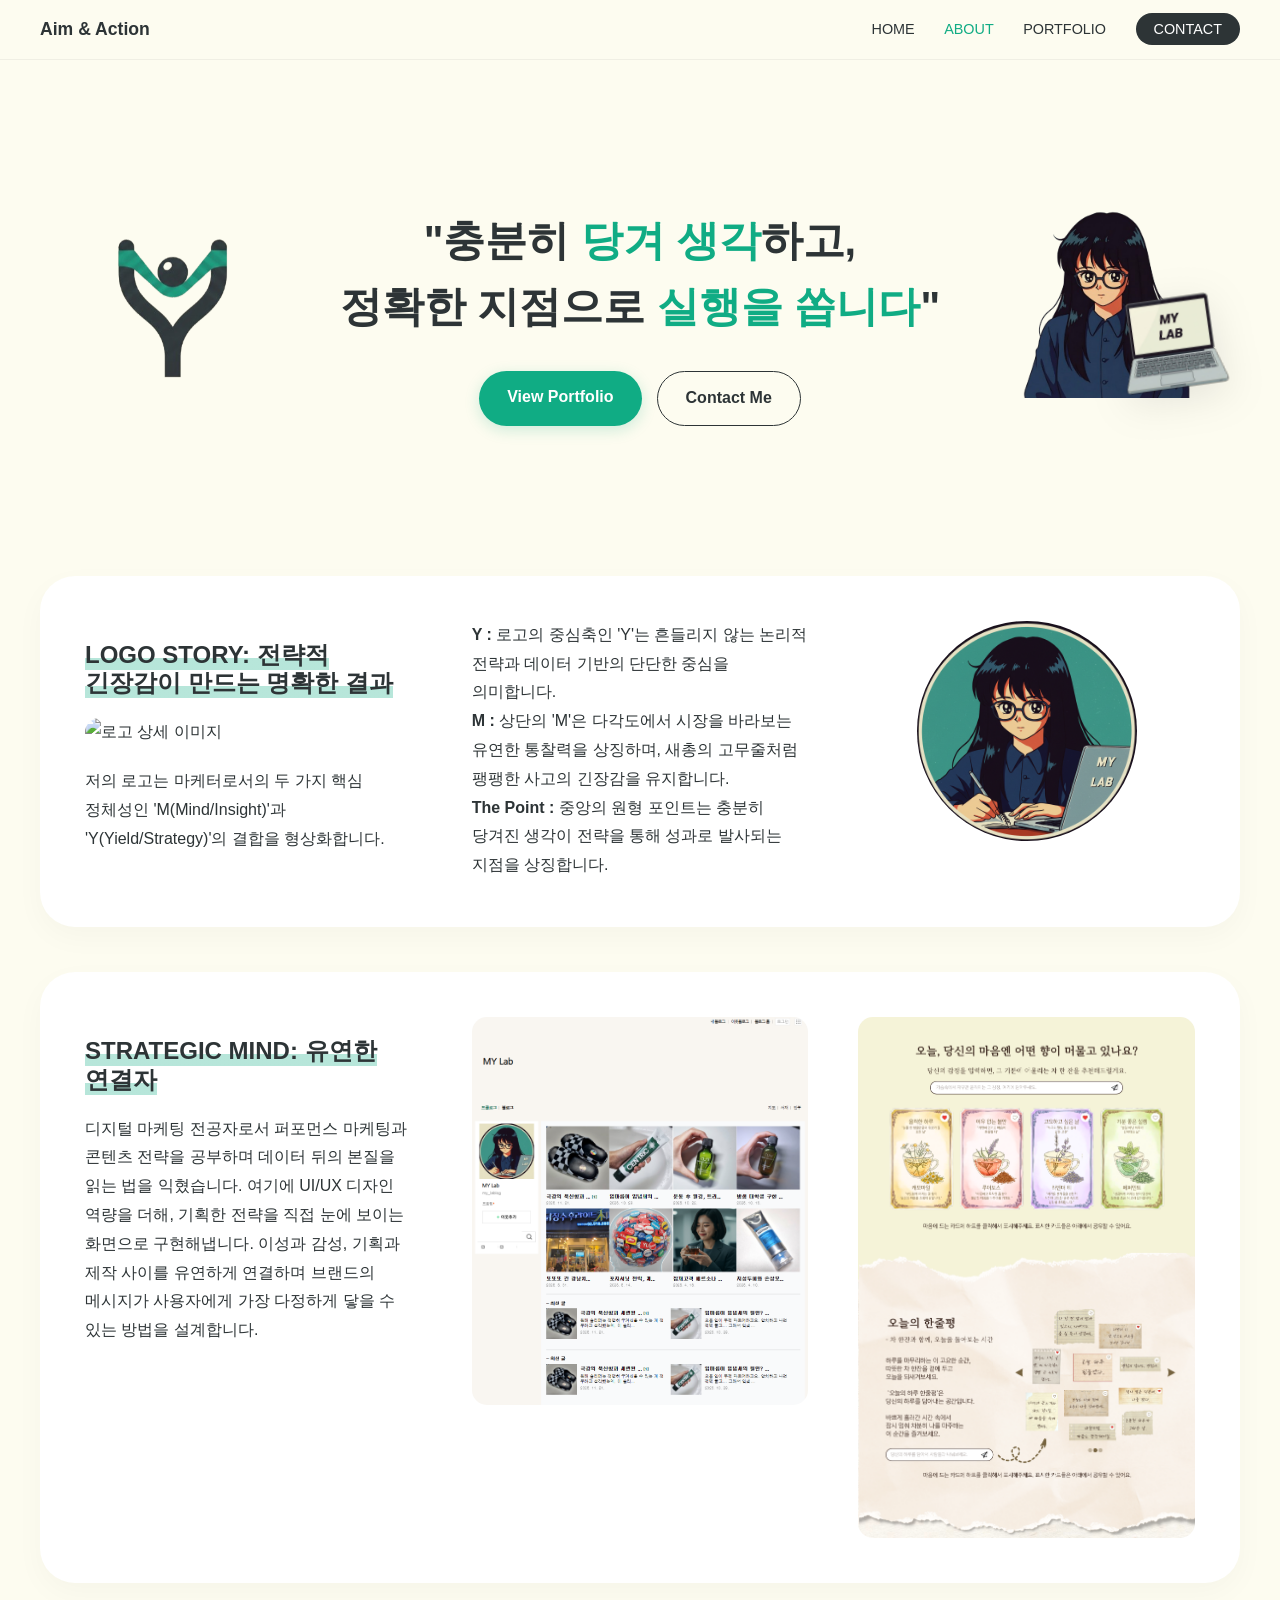
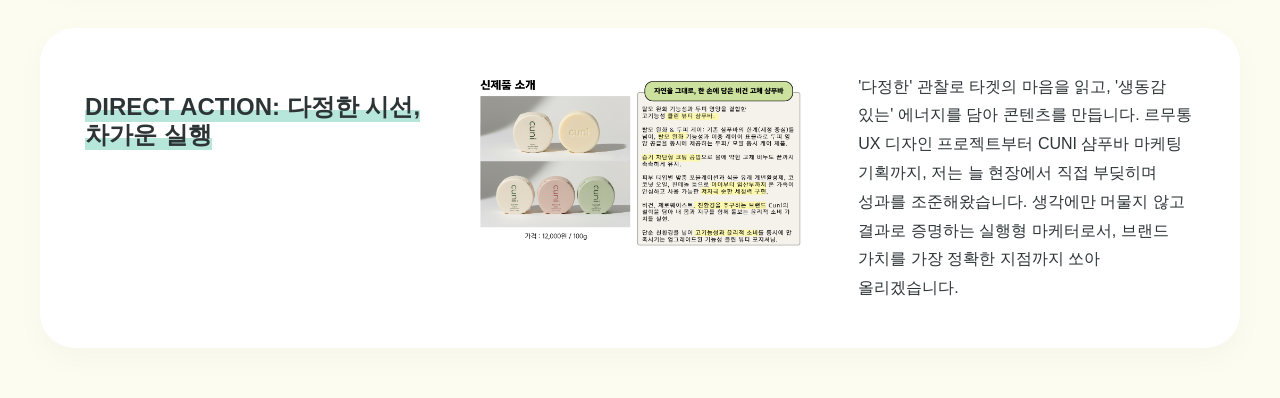
==== about.html @ 44f8a348 "Add files via upload" ====
<!DOCTYPE html>
<html lang="ko">
<head>
    <meta charset="UTF-8">
    <meta name="viewport" content="width=device-width, initial-scale=1.0">
    <title>About | Aim & Action</title>
    <!-- Gmarket Sans & Pretendard 폰트 -->
    <link rel="stylesheet" as="style" crossorigin href="https://cdn.jsdelivr.net/gh/orioncactus/pretendard@v1.3.9/dist/web/static/pretendard.css" />
    <link href="css/style.css" rel="stylesheet">
</head>
<body>
    <div class="container">
        <!-- 상단 네비게이션: 정미연 님의 요청대로 로직 수정 -->
        <nav class="top-nav">
            <div class="nav-inner">
                <!-- 로고는 추후 메인페이지(index.html)와 연결 -->
                <a href="index.html" class="nav-logo">Aim & Action</a>
                <div class="nav-links">
                    <a href="index.html">HOME</a>
                    <a href="about.html" class="active">ABOUT</a> <!-- ABOUT 클릭 시 이 페이지로 연결 -->
                    <a href="#">PORTFOLIO</a>
                    <a href="#" class="nav-btn">CONTACT</a>
                </div>
            </div>
        </nav>

        <!-- 히어로 섹션: 2줄 구성 및 페르소나 박스 적용 -->
        <header class="hero-section">
            <div class="hero-inner">
                <div class="logo-area">
                    <img src="img/slingshot_logo.png" alt="Aim & Action Logo" class="shiny-logo">
                </div>
                
                <div class="main-copy">
                    <h1>
                        "충분히 <span class="point-color">당겨 생각</span>하고,<br>
                        정확한 지점으로 <span class="point-color nowrap">실행을 쏩니다</span>"
                    </h1>
                    <div class="hero-btns">
                        <a href="#" class="btn-primary">View Portfolio</a>
                        <a href="#" class="btn-secondary">Contact Me</a>
                    </div>
                </div>

                <div class="character-area">
                    <!-- 노트북 이탈 방지를 위해 캐릭터와 상자로 묶음 -->
                    <div class="persona-box">
                        <img src="img/my_character.png" alt="정미연 캐릭터" class="main-char">
                        <img src="img/my_lab_laptop.png" alt="MY Lab 노트북" class="laptop-deco wiggle-laptop">
                    </div>
                </div>
            </div>
        </header>

        <section>
            <div class="inner">
                <!-- 섹션 1: 로고 스토리 -->
                <div class="about-me">
                    <h2 class="logo"><span class="highlight">LOGO STORY: 전략적 긴장감이 만드는 명확한 결과</span></h2>
                    <img src="img/logo_detail.png" alt="로고 상세 이미지">
                    <p>
                        저의 로고는 마케터로서의 두 가지 핵심 정체성인 'M(Mind/Insight)'과 'Y(Yield/Strategy)'의 결합을 형상화합니다.<br><br>
                        <strong>Y :</strong> 로고의 중심축인 'Y'는 흔들리지 않는 논리적 전략과 데이터 기반의 단단한 중심을 의미합니다.<br>
                        <strong>M :</strong> 상단의 'M'은 다각도에서 시장을 바라보는 유연한 통찰력을 상징하며, 새총의 고무줄처럼 팽팽한 사고의 긴장감을 유지합니다.<br>
                        <strong>The Point :</strong> 중앙의 원형 포인트는 충분히 당겨진 생각이 전략을 통해 성과로 발사되는 지점을 상징합니다.
                    </p>
                    <img src="img/profileImage.png" alt="MIYEON JUNG" class="profile-round"> <!-- -->
                </div>

                <!-- 섹션 2: 직무 역량 -->
                <div class="about-me">
                    <h2 class="Strategy"><span class="highlight">STRATEGIC MIND: 유연한 연결자</span></h2>
                    <p>
                        디지털 마케팅 전공자로서 퍼포먼스 마케팅과 콘텐츠 전략을 공부하며 데이터 뒤의 본질을 읽는 법을 익혔습니다. 
                        여기에 UI/UX 디자인 역량을 더해, 기획한 전략을 직접 눈에 보이는 화면으로 구현해냅니다. 
                        이성과 감성, 기획과 제작 사이를 유연하게 연결하며 브랜드의 메시지가 사용자에게 가장 다정하게 닿을 수 있는 방법을 설계합니다.
                    </p>
                    <img src="img/marketing_work1.png" alt="마케팅 데이터 분석">
                    <img src="img/marketing_work2.png" alt="UI/UX 디자인 작업물">
                </div>

                <!-- 섹션 3: 실행형 마케터 -->
                <div class="about-me">
                    <h2 class="Action"><span class="highlight">DIRECT ACTION: 다정한 시선, 차가운 실행</span></h2>
                    <img src="img/action_illust.png" alt="실행형 마케터 이미지">
                    <p>
                        '다정한' 관찰로 타겟의 마음을 읽고, '생동감 있는' 에너지를 담아 콘텐츠를 만듭니다. 
                        르무통 UX 디자인 프로젝트부터 CUNI 샴푸바 마케팅 기획까지, 저는 늘 현장에서 직접 부딪히며 성과를 조준해왔습니다. 
                        생각에만 머물지 않고 결과로 증명하는 실행형 마케터로서, 브랜드 가치를 가장 정확한 지점까지 쏘아 올리겠습니다.
                    </p>
                </div>
            </div>
        </section>
    </div>
</body>
</html>
---- css/style.css ----
@charset "utf-8";

/* 폰트 및 컬러 변수 설정 */
:root {
    --warm-cream: #FDFCF0;
    --deep-obsidian: #2D3436;
    --deep-teal: #10AC84;
}

body {
    margin: 0;
    font-family: 'Pretendard', sans-serif;
    font-size: 1rem;
    line-height: 1.8rem;
    color: var(--deep-obsidian);
    background-color: var(--warm-cream);
    word-break: keep-all;
}

/* 상단 네비게이션 */
.top-nav {
    width: 100%;
    background-color: rgba(253, 252, 240, 0.9);
    backdrop-filter: blur(10px);
    position: fixed;
    top: 0;
    z-index: 100;
    padding: 15px 0;
    border-bottom: 1px solid rgba(0,0,0,0.05);
}

.nav-inner {
    max-width: 1200px;
    margin: auto;
    display: flex;
    justify-content: space-between;
    align-items: center;
    padding: 0 20px;
}

.nav-logo {
    font-family: 'GmarketSansMedium', sans-serif;
    font-weight: bold;
    font-size: 1.1rem;
    color: var(--deep-obsidian);
    text-decoration: none;
}

.nav-links a {
    text-decoration: none;
    color: var(--deep-obsidian);
    margin-left: 25px;
    font-size: 0.9rem;
    font-weight: 500;
}

.nav-links a:hover, .nav-links a.active { color: var(--deep-teal); }

.nav-btn {
    background-color: var(--deep-obsidian);
    color: #fff !important;
    padding: 8px 18px;
    border-radius: 50px;
}

/* 히어로 섹션 */
.hero-section {
    padding: 180px 0 100px;
    background-color: var(--warm-cream);
}

.hero-inner {
    max-width: 1200px;
    margin: auto;
    display: flex;
    align-items: center;
    justify-content: space-around;
}

.main-copy h1 {
    font-family: 'GmarketSansMedium', sans-serif;
    font-size: 2.6rem; 
    color: var(--deep-obsidian);
    line-height: 1.6;
    margin-bottom: 30px;
    text-align: center;
}

.point-color { color: var(--deep-teal); font-weight: 700; }
.nowrap { white-space: nowrap; }

/* 히어로 버튼 */
.hero-btns { display: flex; justify-content: center; gap: 15px; }
.btn-primary { background-color: var(--deep-teal); color: #fff; padding: 12px 28px; border-radius: 50px; text-decoration: none; font-weight: 600; box-shadow: 0 4px 15px rgba(16, 172, 132, 0.2); transition: 0.3s; }
.btn-primary:hover { transform: translateY(-3px); }
.btn-secondary { border: 1px solid var(--deep-obsidian); color: var(--deep-obsidian); padding: 12px 28px; border-radius: 50px; text-decoration: none; font-weight: 600; transition: 0.3s; }
.btn-secondary:hover { background-color: var(--deep-obsidian); color: #fff; }

/* 로고 반짝임 */
.shiny-logo { width: 200px; animation: shine 3s infinite ease-in-out; }
@keyframes shine {
    0%, 100% { filter: brightness(1) drop-shadow(0 0 0 rgba(16, 172, 132, 0)); }
    50% { filter: brightness(1.15) drop-shadow(0 0 12px rgba(16, 172, 132, 0.4)); }
}

/* 캐릭터 & 노트북 페르소나 박스 (이탈 방지) */
.persona-box {
    position: relative;
    display: inline-block;
}

.main-char {
    width: 200px;
    position: relative;
    z-index: 1;
    animation: float 3s infinite ease-in-out;
}

.laptop-deco {
    width: 120px;
    position: absolute;
    bottom: 5px;
    right: -25px; /* 캐릭터 기준 위치 고정 */
    z-index: 2; /* 캐릭터보다 앞으로 */
    transform: rotate(-8deg);
    filter: drop-shadow(0 10px 20px rgba(0,0,0,0.1));
}

.wiggle-laptop { animation: wiggle 2s infinite ease-in-out; }

@keyframes wiggle {
    0%, 100% { transform: rotate(-8deg) translateX(0); }
    25% { transform: rotate(-6deg) translateX(3px); }
    75% { transform: rotate(-10deg) translateX(-3px); }
}

@keyframes float {
    0%, 100% { transform: translateY(0); }
    50% { transform: translateY(-8px); }
}

/* 본문 영역 */
section .inner { max-width: 1200px; margin: 50px auto; padding: 0 20px; }
section .inner .about-me {
    background-color: #ffffff;
    padding: 45px;
    margin-bottom: 45px;
    border-radius: 35px;
    box-shadow: 0 10px 30px rgba(0,0,0,0.03);
    column-count: 3;
    column-gap: 50px;
    column-fill: balance;
}

section .inner .about-me h2 .highlight {
    display: inline;
    background: linear-gradient(180deg, transparent 60%, rgba(16, 172, 132, 0.3) 60%);
    box-decoration-break: clone;
    -webkit-box-decoration-break: clone;
    padding: 2px 0;
}

section .inner .about-me img { width: 100%; display: block; margin-bottom: 20px; border-radius: 15px; break-inside: avoid; transition: 0.3s; }
section .inner .about-me img:hover { transform: translateY(-5px); }
.profile-round { border-radius: 50% !important; width: 220px !important; margin: auto; display: block; }

/* 반응형 */
@media(max-width: 1024px) {
    .hero-inner { flex-direction: column; text-align: center; gap: 40px; }
    .nav-links { display: none; }
    section .inner .about-me { column-count: 2; }
    .main-copy h1 { font-size: 2rem; }
}
@media(max-width: 768px) { section .inner .about-me { column-count: 1; } }
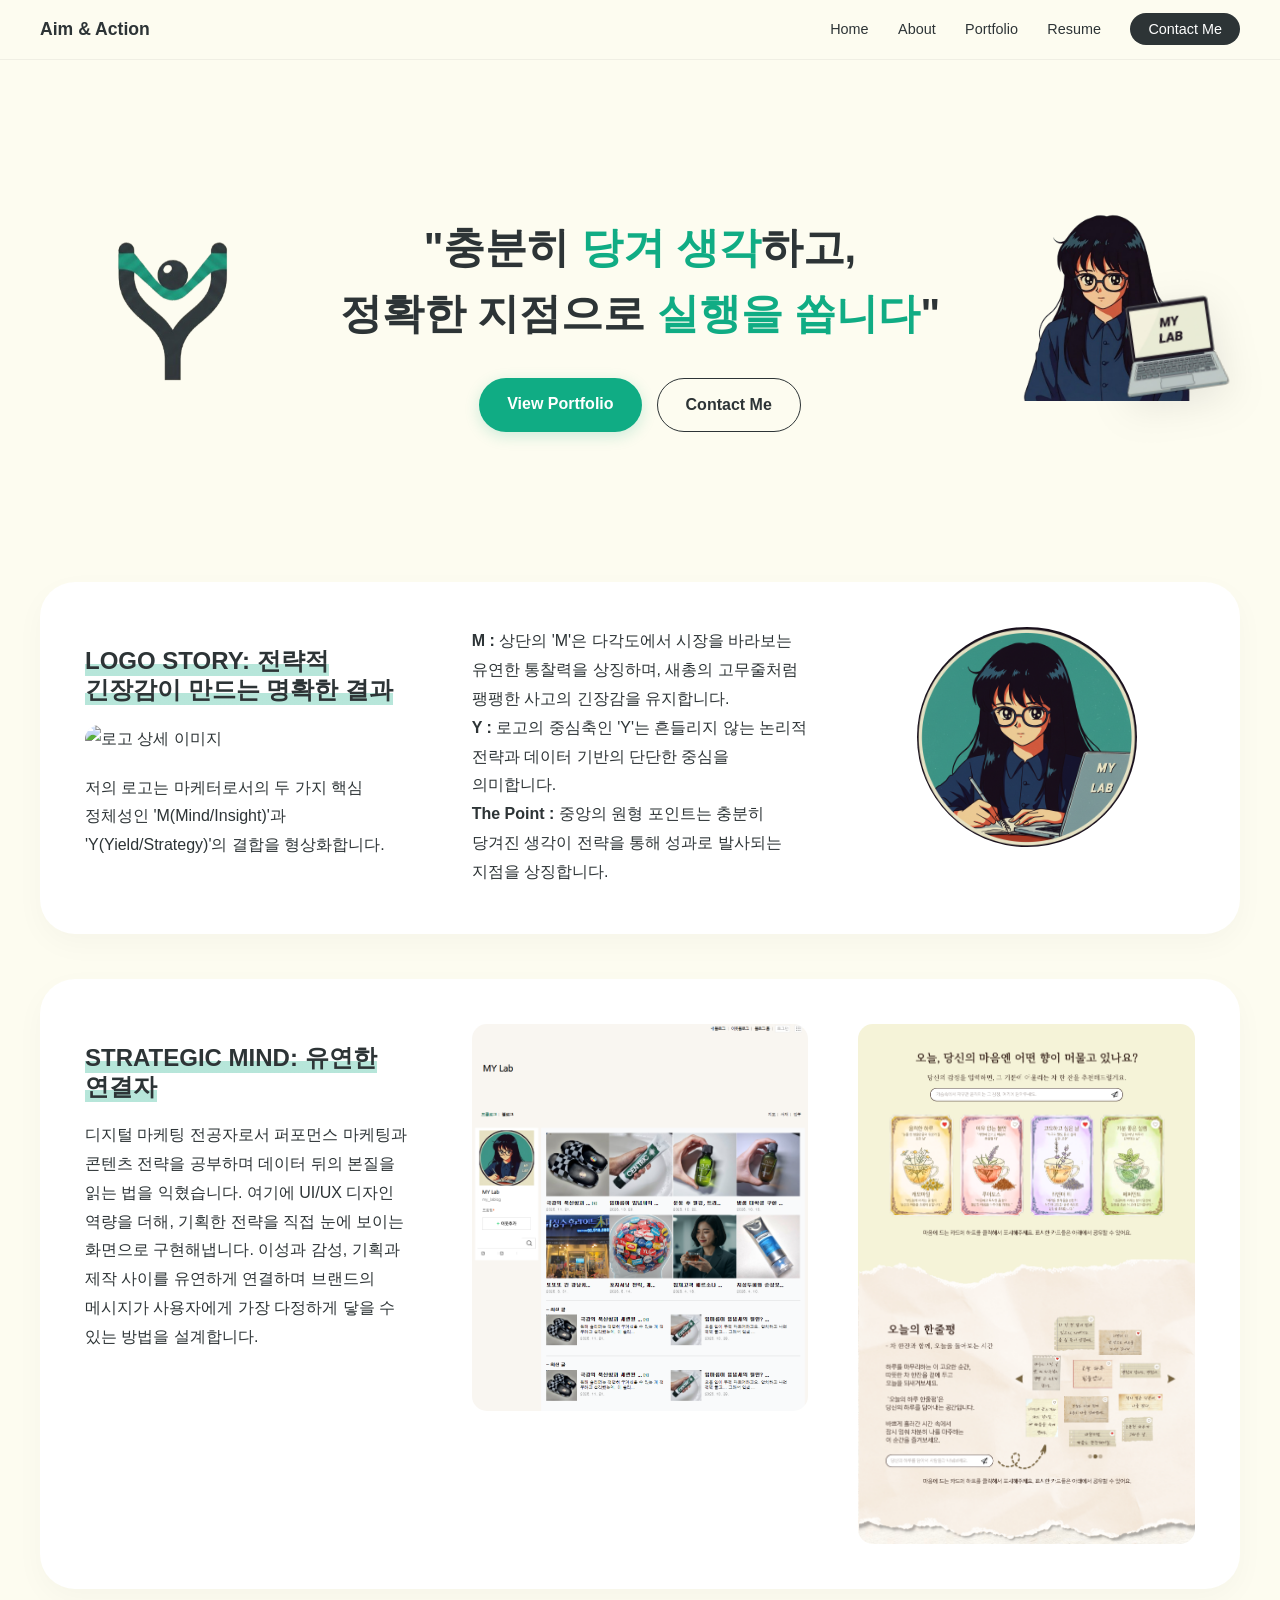
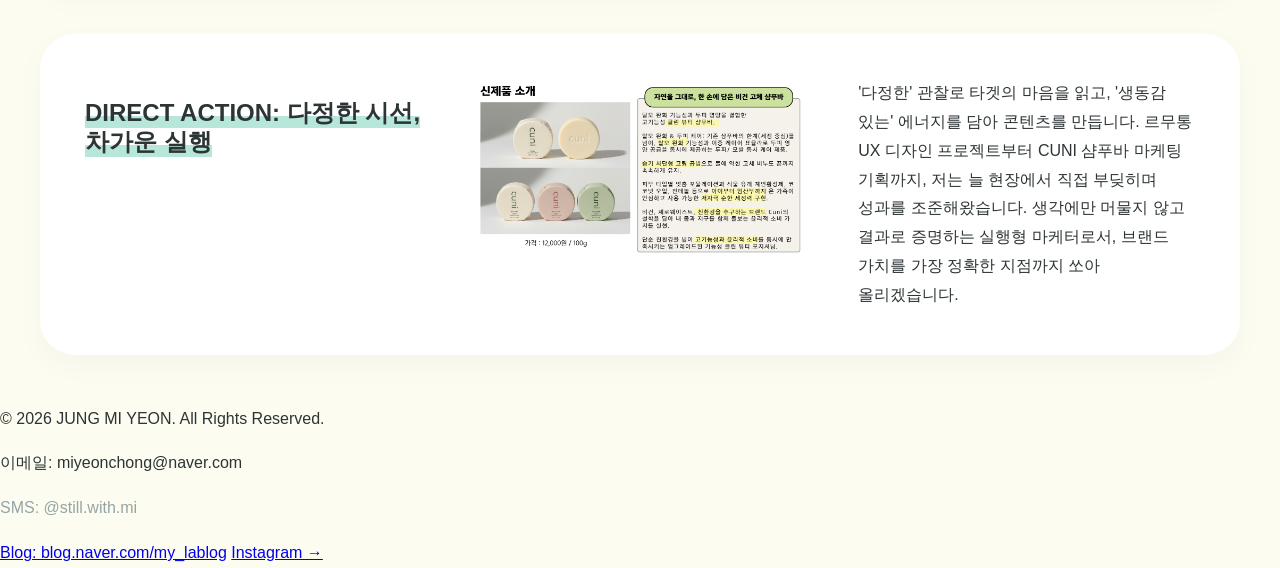
==== commit c75e2ea9: "Add files via upload" ====
--- a/about.html
+++ b/about.html
@@ -4,28 +4,30 @@
     <meta charset="UTF-8">
     <meta name="viewport" content="width=device-width, initial-scale=1.0">
     <title>About | Aim & Action</title>
-    <!-- Gmarket Sans & Pretendard 폰트 -->
     <link rel="stylesheet" as="style" crossorigin href="https://cdn.jsdelivr.net/gh/orioncactus/pretendard@v1.3.9/dist/web/static/pretendard.css" />
     <link href="css/style.css" rel="stylesheet">
 </head>
 <body>
     <div class="container">
-        <!-- 상단 네비게이션: 정미연 님의 요청대로 로직 수정 -->
-        <nav class="top-nav">
-            <div class="nav-inner">
-                <!-- 로고는 추후 메인페이지(index.html)와 연결 -->
-                <a href="index.html" class="nav-logo">Aim & Action</a>
-                <div class="nav-links">
-                    <a href="index.html">HOME</a>
-                    <a href="about.html" class="active">ABOUT</a> <!-- ABOUT 클릭 시 이 페이지로 연결 -->
-                    <a href="#">PORTFOLIO</a>
-                    <a href="#" class="nav-btn">CONTACT</a>
+        <!-- 글로벌 헤더 -->
+        <header class="global-header">
+            <nav class="top-nav">
+                <div class="nav-inner">
+                    <a href="index.html" class="nav-logo">Aim & Action</a>
+                    <!-- 수정된 내비게이션 바 링크 구조 -->
+                    <div class="nav-links">
+                        <a href="index.html">Home</a>
+                        <a href="about.html">About</a>
+                        <!-- [수정] 메인 앵커를 떼어내고 독립 포트폴리오 아카이브 페이지로 정밀 유도 -->
+                        <a href="portfolio.html">Portfolio</a>
+                        <a href="resume.html">Resume</a>
+                        <a href="https://www.instagram.com/still.with.mi/" target="_blank" class="nav-btn">Contact Me</a>
+                    </div>
                 </div>
-            </div>
-        </nav>
+            </nav>
+        </header>
 
-        <!-- 히어로 섹션: 2줄 구성 및 페르소나 박스 적용 -->
-        <header class="hero-section">
+        <section class="hero-section">
             <div class="hero-inner">
                 <div class="logo-area">
                     <img src="img/slingshot_logo.png" alt="Aim & Action Logo" class="shiny-logo">
@@ -37,37 +39,34 @@
                         정확한 지점으로 <span class="point-color nowrap">실행을 쏩니다</span>"
                     </h1>
                     <div class="hero-btns">
-                        <a href="#" class="btn-primary">View Portfolio</a>
-                        <a href="#" class="btn-secondary">Contact Me</a>
+                        <a href="portfolio.html" class="btn-primary">View Portfolio</a>
+                        <a href="https://www.instagram.com/still.with.mi/" target="_blank" class="btn-secondary">Contact Me</a>
                     </div>
                 </div>
 
                 <div class="character-area">
-                    <!-- 노트북 이탈 방지를 위해 캐릭터와 상자로 묶음 -->
                     <div class="persona-box">
                         <img src="img/my_character.png" alt="정미연 캐릭터" class="main-char">
                         <img src="img/my_lab_laptop.png" alt="MY Lab 노트북" class="laptop-deco wiggle-laptop">
                     </div>
                 </div>
             </div>
-        </header>
+        </section>
 
-        <section>
+        <section class="main-content">
             <div class="inner">
-                <!-- 섹션 1: 로고 스토리 -->
                 <div class="about-me">
                     <h2 class="logo"><span class="highlight">LOGO STORY: 전략적 긴장감이 만드는 명확한 결과</span></h2>
                     <img src="img/logo_detail.png" alt="로고 상세 이미지">
                     <p>
                         저의 로고는 마케터로서의 두 가지 핵심 정체성인 'M(Mind/Insight)'과 'Y(Yield/Strategy)'의 결합을 형상화합니다.<br><br>
+                        <strong>M :</strong> 상단의 'M'은 다각도에서 시장을 바라보는 유연한 통찰력을 상징하며, 새총의 고무줄처럼 팽팽한 사고의 긴장감을 유지합니다.<br>
                         <strong>Y :</strong> 로고의 중심축인 'Y'는 흔들리지 않는 논리적 전략과 데이터 기반의 단단한 중심을 의미합니다.<br>
-                        <strong>M :</strong> 상단의 'M'은 다각도에서 시장을 바라보는 유연한 통찰력을 상징하며, 새총의 고무줄처럼 팽팽한 사고의 긴장감을 유지합니다.<br>
                         <strong>The Point :</strong> 중앙의 원형 포인트는 충분히 당겨진 생각이 전략을 통해 성과로 발사되는 지점을 상징합니다.
                     </p>
-                    <img src="img/profileImage.png" alt="MIYEON JUNG" class="profile-round"> <!-- -->
+                    <img src="img/profileImage.png" alt="MIYEON JUNG" class="profile-round">
                 </div>
 
-                <!-- 섹션 2: 직무 역량 -->
                 <div class="about-me">
                     <h2 class="Strategy"><span class="highlight">STRATEGIC MIND: 유연한 연결자</span></h2>
                     <p>
@@ -79,7 +78,6 @@
                     <img src="img/marketing_work2.png" alt="UI/UX 디자인 작업물">
                 </div>
 
-                <!-- 섹션 3: 실행형 마케터 -->
                 <div class="about-me">
                     <h2 class="Action"><span class="highlight">DIRECT ACTION: 다정한 시선, 차가운 실행</span></h2>
                     <img src="img/action_illust.png" alt="실행형 마케터 이미지">
@@ -91,6 +89,21 @@
                 </div>
             </div>
         </section>
+
+        <!-- 글로벌 푸터 -->
+        <footer class="global-footer">
+            <div class="footer-inner">
+                <div class="footer-info">
+                    <p class="copyright">&copy; 2026 JUNG MI YEON. All Rights Reserved.</p>
+                    <p class="email-text">이메일: miyeonchong@naver.com</p>
+                    <p class="email-text" style="margin-top: 4px; color: #95a5a6;">SMS: @still.with.mi</p>
+                </div>
+                <div class="footer-sns">
+                    <a href="https://blog.naver.com/my_lablog" target="_blank" class="blog-link">Blog: blog.naver.com/my_lablog</a>
+                    <a href="https://www.instagram.com/still.with.mi/" target="_blank" class="instagram-link">Instagram →</a>
+                </div>
+            </div>
+        </footer>
     </div>
 </body>
 </html>
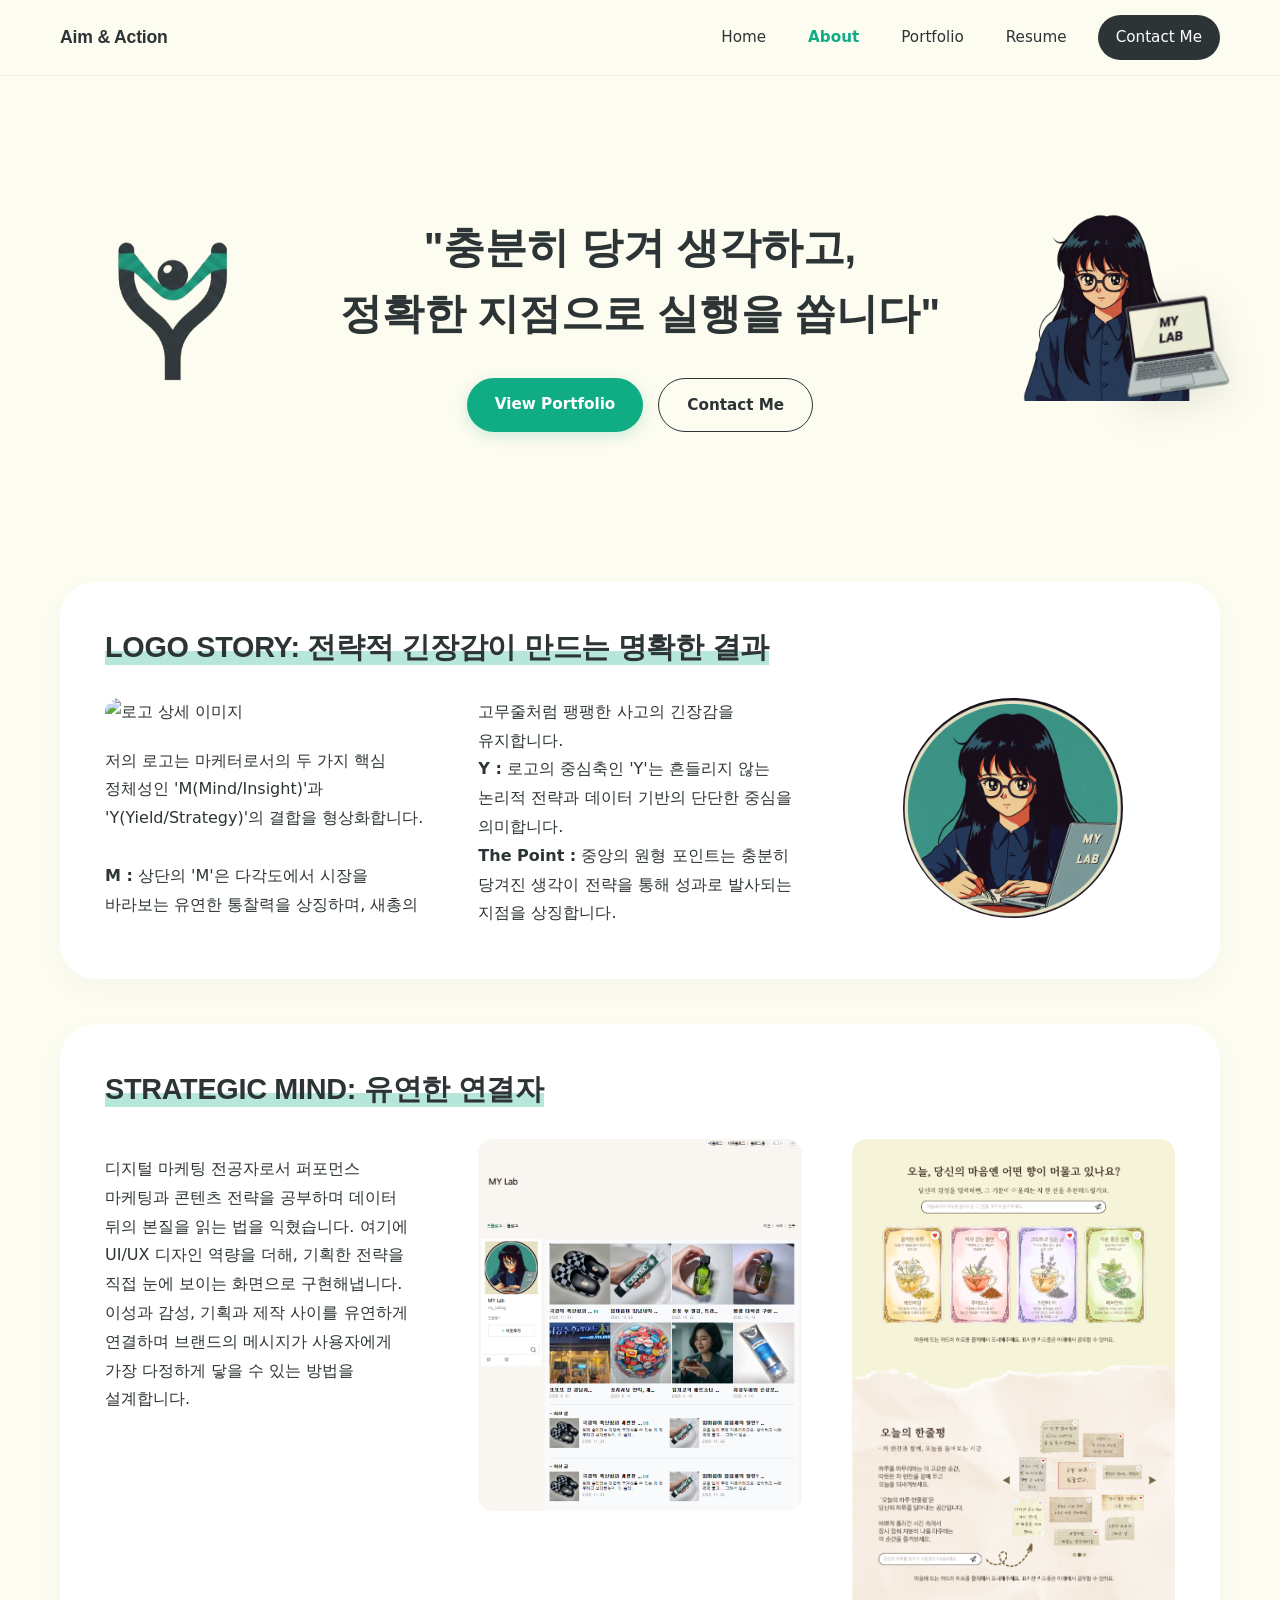
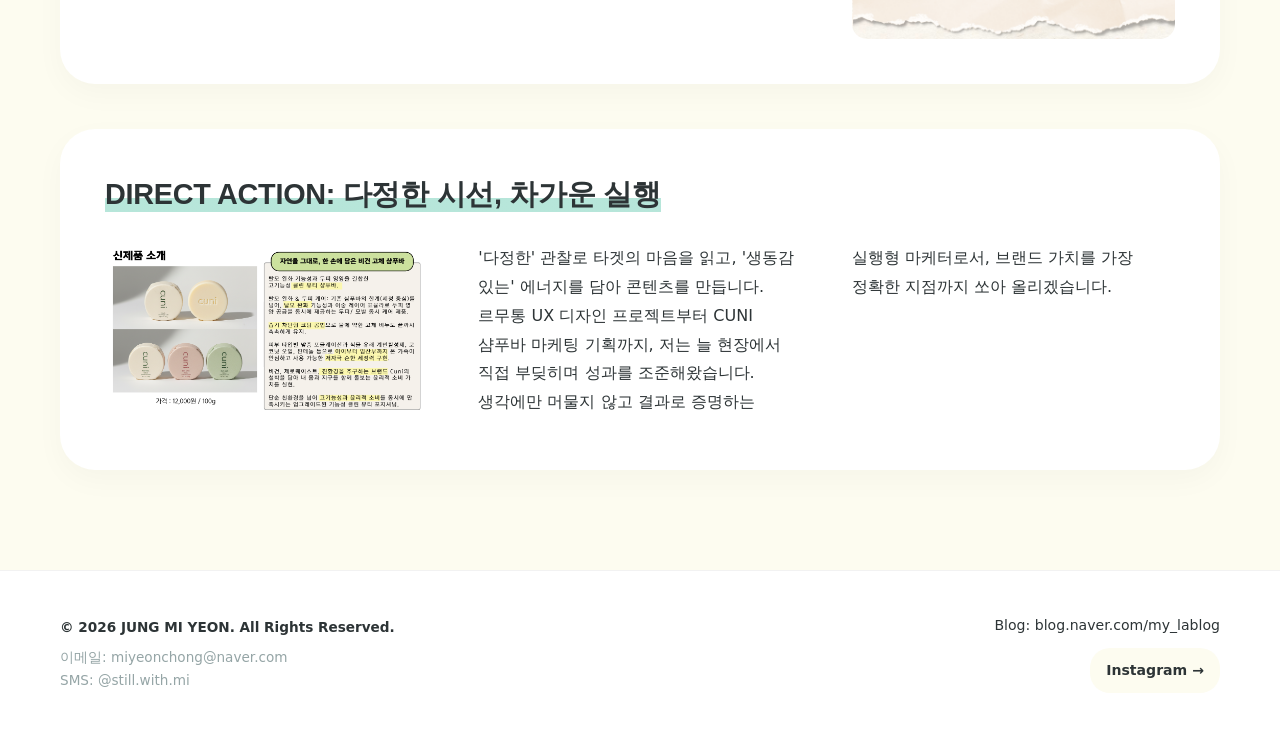
==== commit 179ef748: "Update about.html" ====
--- a/about.html
+++ b/about.html
@@ -17,7 +17,7 @@
                     <!-- 수정된 내비게이션 바 링크 구조 -->
                     <div class="nav-links">
                         <a href="index.html">Home</a>
-                        <a href="about.html">About</a>
+                        <a href="about.html"class="active">About</a>
                         <!-- [수정] 메인 앵커를 떼어내고 독립 포트폴리오 아카이브 페이지로 정밀 유도 -->
                         <a href="portfolio.html">Portfolio</a>
                         <a href="resume.html">Resume</a>
@@ -106,4 +106,4 @@
         </footer>
     </div>
 </body>
-</html>+</html>
--- a/css/style.css
+++ b/css/style.css
@@ -1,6 +1,36 @@
 @charset "utf-8";
 
-/* 폰트 및 컬러 변수 설정 */
+/* ==========================================
+   웹폰트 브라우저 안전 로드 정의 및 스무스 스크롤 조준
+   ========================================== */
+html {
+    scroll-behavior: smooth; /* GNB 클릭 시 부드럽게 슥 스크롤 되는 트렌디 효과 */
+    overflow-y: scroll; /* 페이지 이동 시 스크롤바 유무로 화면 너비가 덜컹거리는 것 원천 차단 */
+}
+
+/* 글로벌 박스 모델 고정 (페이지 크기 불일치 현상 완벽 버그 해결) */
+html, body {
+    box-sizing: border-box;
+}
+*, *:before, *::after {
+    box-sizing: inherit;
+}
+
+@font-face {
+    font-family: 'GmarketSansMedium';
+    src: url('https://fastly.jsdelivr.net/gh/projectnoonnu/noonfonts_one@1.0/GmarketSansMedium.woff') format('woff');
+    font-weight: 500;
+    font-style: normal;
+}
+
+@font-face {
+    font-family: 'GmarketSansBold';
+    src: url('https://fastly.jsdelivr.net/gh/projectnoonnu/noonfonts_one@1.0/GmarketSansBold.woff') format('woff');
+    font-weight: 800;
+    font-style: normal;
+}
+
+/* 컬러 변수 설정 */
 :root {
     --warm-cream: #FDFCF0;
     --deep-obsidian: #2D3436;
@@ -9,7 +39,7 @@
 
 body {
     margin: 0;
-    font-family: 'Pretendard', sans-serif;
+    font-family: 'Pretendard', -apple-system, BlinkMacSystemFont, system-ui, Roboto, sans-serif;
     font-size: 1rem;
     line-height: 1.8rem;
     color: var(--deep-obsidian);
@@ -17,16 +47,25 @@
     word-break: keep-all;
 }
 
-/* 상단 네비게이션 */
+/* ==========================================
+   공통 상단 네비게이션 바 (ABOUT & MAIN 공통)
+   ========================================== */
+.global-header {
+    width: 100%;
+}
+
 .top-nav {
     width: 100%;
     background-color: rgba(253, 252, 240, 0.9);
     backdrop-filter: blur(10px);
+    -webkit-backdrop-filter: blur(10px);
     position: fixed;
     top: 0;
-    z-index: 100;
+    left: 0;
+    z-index: 1000;
     padding: 15px 0;
-    border-bottom: 1px solid rgba(0,0,0,0.05);
+    border-bottom: 1px solid rgba(0, 0, 0, 0.05);
+    box-sizing: border-box;
 }
 
 .nav-inner {
@@ -36,6 +75,7 @@
     justify-content: space-between;
     align-items: center;
     padding: 0 20px;
+    box-sizing: border-box;
 }
 
 .nav-logo {
@@ -44,26 +84,96 @@
     font-size: 1.1rem;
     color: var(--deep-obsidian);
     text-decoration: none;
+    letter-spacing: -0.01em;
+}
+
+.nav-links {
+    display: flex;
+    align-items: center;
+    gap: 10px;
 }
 
 .nav-links a {
     text-decoration: none;
     color: var(--deep-obsidian);
-    margin-left: 25px;
-    font-size: 0.9rem;
     font-weight: 500;
-}
-
-.nav-links a:hover, .nav-links a.active { color: var(--deep-teal); }
-
-.nav-btn {
+    padding: 8px 16px;
+    font-size: 0.95rem;
+    transition: color 0.3s ease, font-weight 0.2s ease;
+}
+
+.nav-links a:hover, 
+.nav-links a.active { 
+    color: var(--deep-teal); 
+    font-weight: 700;
+}
+
+.nav-links .nav-btn {
     background-color: var(--deep-obsidian);
-    color: #fff !important;
+    color: #ffffff;
     padding: 8px 18px;
     border-radius: 50px;
-}
-
-/* 히어로 섹션 */
+    transition: background-color 0.3s ease, transform 0.2s ease, color 0.3s ease;
+    margin-left: 5px;
+}
+
+.nav-links .nav-btn:hover {
+    background-color: var(--deep-teal);
+    color: #ffffff;
+    transform: translateY(-2px);
+}
+
+/* ==========================================
+   공통 히어로 및 본문 버튼 디자인 시스템
+   ========================================== */
+.hero-btns { 
+    display: flex; 
+    justify-content: center; 
+    gap: 15px; 
+    margin-top: 10px;
+}
+
+.btn-primary, 
+.btn-secondary { 
+    display: inline-block;
+    padding: 12px 28px; 
+    border-radius: 50px; 
+    text-decoration: none !important; 
+    font-weight: 600; 
+    font-size: 0.95rem;
+    transition: all 0.3s cubic-bezier(0.25, 0.46, 0.45, 0.94); 
+    box-sizing: border-box;
+    text-align: center;
+}
+
+.btn-primary { 
+    background-color: var(--deep-teal) !important; 
+    color: #ffffff !important; 
+    box-shadow: 0 4px 15px rgba(16, 172, 132, 0.2); 
+}
+
+.btn-primary:hover { 
+    transform: translateY(-3px); 
+    box-shadow: 0 6px 20px rgba(16, 172, 132, 0.35); 
+    background-color: var(--deep-obsidian) !important; 
+}
+
+.btn-secondary { 
+    border: 1px solid var(--deep-obsidian) !important; 
+    color: var(--deep-obsidian) !important; 
+    background-color: transparent !important;
+}
+
+.btn-secondary:hover { 
+    background-color: var(--deep-obsidian) !important; 
+    color: #ffffff !important; 
+    transform: translateY(-3px);
+    box-shadow: 0 6px 15px rgba(45, 52, 54, 0.1);
+}
+
+/* ==========================================
+   ABOUT 페이지 전용 히어로 섹션 (보존)
+   ========================================== */
 .hero-section {
     padding: 180px 0 100px;
     background-color: var(--warm-cream);
@@ -86,89 +196,1296 @@
     text-align: center;
 }
 
-.point-color { color: var(--deep-teal); font-weight: 700; }
-.nowrap { white-space: nowrap; }
-
-/* 히어로 버튼 */
-.hero-btns { display: flex; justify-content: center; gap: 15px; }
-.btn-primary { background-color: var(--deep-teal); color: #fff; padding: 12px 28px; border-radius: 50px; text-decoration: none; font-weight: 600; box-shadow: 0 4px 15px rgba(16, 172, 132, 0.2); transition: 0.3s; }
-.btn-primary:hover { transform: translateY(-3px); }
-.btn-secondary { border: 1px solid var(--deep-obsidian); color: var(--deep-obsidian); padding: 12px 28px; border-radius: 50px; text-decoration: none; font-weight: 600; transition: 0.3s; }
-.btn-secondary:hover { background-color: var(--deep-obsidian); color: #fff; }
-
-/* 로고 반짝임 */
 .shiny-logo { width: 200px; animation: shine 3s infinite ease-in-out; }
 @keyframes shine {
     0%, 100% { filter: brightness(1) drop-shadow(0 0 0 rgba(16, 172, 132, 0)); }
     50% { filter: brightness(1.15) drop-shadow(0 0 12px rgba(16, 172, 132, 0.4)); }
 }
 
-/* 캐릭터 & 노트북 페르소나 박스 (이탈 방지) */
-.persona-box {
+.persona-box { position: relative; display: inline-block; }
+.main-char { width: 200px; position: relative; z-index: 1; animation: float 3s infinite ease-in-out; }
+.laptop-deco { width: 120px; position: absolute; bottom: 5px; right: -25px; z-index: 2; transform: rotate(-8deg); filter: drop-shadow(0 10px 20px rgba(0,0,0,0.1)); }
+.wiggle-laptop { animation: wiggle 2s infinite ease-in-out; }
+@keyframes wiggle { 0%, 100% { transform: rotate(-8deg) translateX(0); } 25% { transform: rotate(-6deg) translateX(3px); } 75% { transform: rotate(-10deg) translateX(-3px); } }
+@keyframes float { 0%, 100% { transform: translateY(0); } 50% { transform: translateY(-8px); } }
+
+/* ==========================================
+   MAIN(HOME) 페이지 전용 동적 히어로 섹션 (보존)
+   ========================================== */
+.main-hero {
+    padding: 240px 20px 180px 20px; 
+    background-color: var(--warm-cream);
+    text-align: center;
     position: relative;
-    display: inline-block;
-}
-
-.main-char {
-    width: 200px;
+    overflow: hidden;
+    border-bottom: 1px solid rgba(45, 52, 54, 0.03);
+    perspective: 1000px; 
+}
+
+.main-hero-inner {
+    max-width: 1000px;
+    margin: auto;
     position: relative;
-    z-index: 1;
-    animation: float 3s infinite ease-in-out;
-}
-
-.laptop-deco {
-    width: 120px;
+    z-index: 10;
+}
+
+.hero-quote {
+    font-family: 'GmarketSansBold', 'GmarketSansMedium', sans-serif;
+    font-size: 2.3rem; 
+    line-height: 3.8rem;
+    color: var(--deep-obsidian);
+    font-weight: 800; 
+    letter-spacing: -0.03em;
+    margin: 0;
+    text-shadow: 0 2px 10px rgba(253, 252, 240, 0.8);
+}
+
+.hero-quote .highlight-teal { color: var(--deep-teal); font-weight: 900; }
+
+.bg-slingshot-deco {
     position: absolute;
-    bottom: 5px;
-    right: -25px; /* 캐릭터 기준 위치 고정 */
-    z-index: 2; /* 캐릭터보다 앞으로 */
-    transform: rotate(-8deg);
-    filter: drop-shadow(0 10px 20px rgba(0,0,0,0.1));
-}
-
-.wiggle-laptop { animation: wiggle 2s infinite ease-in-out; }
-
-@keyframes wiggle {
-    0%, 100% { transform: rotate(-8deg) translateX(0); }
-    25% { transform: rotate(-6deg) translateX(3px); }
-    75% { transform: rotate(-10deg) translateX(-3px); }
-}
-
-@keyframes float {
-    0%, 100% { transform: translateY(0); }
-    50% { transform: translateY(-8px); }
-}
-
-/* 본문 영역 */
-section .inner { max-width: 1200px; margin: 50px auto; padding: 0 20px; }
-section .inner .about-me {
+    top: 0; left: 0; width: 100%; height: 100%;
+    z-index: 1; pointer-events: none;
+    transition: transform 0.6s cubic-bezier(0.25, 0.46, 0.45, 0.94);
+}
+
+.main-hero:hover .bg-slingshot-deco { transform: scale(1.03) rotate(0.5deg); }
+.aim-grid-matrix { position: absolute; top: 0; left: 0; width: 100%; height: 100%; background-image: linear-gradient(rgba(16, 172, 132, 0.02) 1px, transparent 1px), linear-gradient(90deg, rgba(16, 172, 132, 0.02) 1px, transparent 1px); background-size: 40px 40px; background-position: center; }
+.aim-target-line { position: absolute; top: 50%; left: 50%; transform: translate(-50%, -50%); width: 540px; height: 540px; border: 1px dashed rgba(16, 172, 132, 0.15); border-radius: 50%; animation: targetPulse 6s infinite linear; }
+.aim-target-line::before { content: ''; position: absolute; top: 50%; left: 50%; width: 320px; height: 320px; border: 1px solid rgba(16, 172, 132, 0.04); border-radius: 50%; transform: translate(-50%, -50%); }
+.slingshot-vector { position: absolute; bottom: -40px; left: 50%; transform: translateX(-50%); width: 400px; height: 100%; background-image: url('../img/slingshot_logo.png'); background-size: contain; background-repeat: no-repeat; background-position: bottom center; opacity: 0.08; filter: grayscale(100%); transition: all 0.5s ease; }
+.main-hero:hover .slingshot-vector { opacity: 0.12; transform: translateX(-50%) translateY(8px) scale(0.97); }
+
+.main-hero::after {
+    content: ''; position: absolute; top: 52%; left: 50%; transform: translate(-50%, -50%); width: 8px; height: 8px; background-color: #ffffff; border: 2px solid var(--deep-teal); border-radius: 50%; box-shadow: 0 0 12px rgba(16, 172, 132, 0.6); opacity: 0.3; z-index: 2;
+}
+@keyframes targetPulse { 0% { transform: translate(-50%, -50%) rotate(0deg); } 100% { transform: translate(-50%, -50%) rotate(360deg); } }
+
+/* ==========================================
+   본문 콘텐츠 영역 및 스크롤 마진 보정 (보존)
+   ========================================== */
+.main-content .inner,
+.main-sections-wrapper .inner { 
+    max-width: 1200px; 
+    margin: 50px auto; 
+    padding: 0 20px; 
+}
+
+.main-card-section,
+#resume,
+.resume-section-box {
+    scroll-margin-top: 100px; 
+}
+
+.main-content .about-me,
+.main-card-section {
     background-color: #ffffff;
     padding: 45px;
     margin-bottom: 45px;
     border-radius: 35px;
     box-shadow: 0 10px 30px rgba(0,0,0,0.03);
-    column-count: 3;
-    column-gap: 50px;
-    column-fill: balance;
-}
-
-section .inner .about-me h2 .highlight {
-    display: inline;
-    background: linear-gradient(180deg, transparent 60%, rgba(16, 172, 132, 0.3) 60%);
-    box-decoration-break: clone;
-    -webkit-box-decoration-break: clone;
-    padding: 2px 0;
-}
-
-section .inner .about-me img { width: 100%; display: block; margin-bottom: 20px; border-radius: 15px; break-inside: avoid; transition: 0.3s; }
-section .inner .about-me img:hover { transform: translateY(-5px); }
+}
+
+.main-card-section { text-align: center; }
+
+.main-content .about-me h2,
+.section-title {
+    font-family: 'GmarketSansMedium', sans-serif;
+    font-size: 1.5rem;
+    color: var(--deep-obsidian);
+    margin-top: 0;
+    margin-bottom: 35px;
+    letter-spacing: -0.01em;
+    text-align: left;
+}
+
+.main-content .about-me h2 { column-span: all; font-size: 1.8rem; line-height: 1.4; margin-bottom: 30px; }
+.section-title { border-left: 4px solid var(--deep-teal); padding-left: 15px; }
+
+.main-content .about-me { column-count: 3; column-gap: 50px; column-fill: balance; }
+.main-content .about-me h2 .highlight { display: inline; background: linear-gradient(180deg, transparent 60%, rgba(16, 172, 132, 0.3) 60%); box-decoration-break: clone; -webkit-box-decoration-break: clone; padding: 2px 0; }
+.main-content .about-me img { width: 100%; display: block; margin-bottom: 20px; border-radius: 15px; break-inside: avoid; transition: 0.3s; }
+.main-content .about-me img:hover { transform: translateY(-5px); }
 .profile-round { border-radius: 50% !important; width: 220px !important; margin: auto; display: block; }
 
-/* 반응형 */
+/* 그리드 서식 */
+.grid-3-col { display: grid; grid-template-columns: repeat(3, 1fr); gap: 30px; }
+.grid-4-col { display: grid; grid-template-columns: repeat(4, 1fr); gap: 20px; }
+
+.info-card { background-color: var(--warm-cream); border: 1px solid rgba(45, 52, 54, 0.08); border-radius: 20px; padding: 30px 20px; text-align: center; transition: transform 0.3s ease; }
+.info-card:hover { transform: translateY(-5px); box-shadow: 0 10px 20px rgba(0,0,0,0.03); }
+.info-card .card-tag { display: block; font-family: 'GmarketSansMedium', sans-serif; font-size: 1.2rem; font-weight: bold; color: var(--deep-obsidian); margin-bottom: 20px; }
+.card-icon-placeholder { font-size: 3rem; color: var(--deep-teal); min-height: 60px; display: flex; align-items: center; justify-content: center; }
+
+.portfolio-thumb-card { text-decoration: none; display: block; background: #ffffff; border: 1px solid rgba(0, 0, 0, 0.06); border-radius: 20px; padding: 15px; text-align: left; transition: all 0.4s cubic-bezier(0.165, 0.84, 0.44, 1); }
+.portfolio-thumb-card:hover { transform: translateY(-6px); box-shadow: 0 15px 30px rgba(16, 172, 132, 0.08); border-color: var(--deep-teal); }
+.portfolio-thumb-card .img-box { position: relative; width: 100%; height: 180px; background-color: #f5f5f5; border-radius: 15px; margin-bottom: 15px; overflow: hidden; }
+.portfolio-thumb-card .img-box img { width: 100%; height: 100%; object-fit: cover; }
+
+.hover-overlay { position: absolute; top: 0; left: 0; width: 100%; height: 100%; background-color: rgba(16, 172, 132, 0.92); display: flex; align-items: center; justify-content: center; opacity: 0; transform: translateY(102%); transition: all 0.35s cubic-bezier(0.175, 0.885, 0.32, 1.275); }
+.portfolio-thumb-card:hover .hover-overlay { opacity: 1; transform: translateY(0); }
+.overlay-keywords { color: #ffffff; font-family: 'GmarketSansMedium', sans-serif; font-size: 0.95rem; font-weight: bold; }
+
+.portfolio-thumb-card h4 { font-size: 1.1rem; margin: 0 0 12px 0; color: var(--deep-obsidian); }
+.work-tag { display: inline-block; font-size: 0.75rem; background-color: var(--deep-obsidian); color: #fff; padding: 2px 8px; border-radius: 4px; margin-bottom: 6px; font-weight: 600; }
+.tool-desc { font-size: 0.85rem; color: var(--deep-teal); font-weight: 600; margin: 0; }
+
+.social-box-card { text-decoration: none; color: inherit; display: block; text-align: left; background: #ffffff; border: 1px solid rgba(45, 52, 54, 0.05); border-radius: 20px; overflow: hidden; transition: transform 0.3s, box-shadow 0.3s; }
+.social-box-card:hover { transform: translateY(-4px); box-shadow: 0 15px 30px rgba(16, 172, 132, 0.06); }
+.social-img-box { width: 100%; height: 220px; background-color: #eaeaea; }
+.social-img-box img { width: 100%; height: 100%; object-fit: cover; }
+.insta-handle { display: block; font-size: 0.9rem; font-weight: bold; color: var(--deep-obsidian); margin: 15px 15px 5px 15px; }
+.insta-sub { font-size: 0.8rem; color: #7f8c8d; margin: 0 15px 15px 15px; line-height: 1.2rem; }
+
+
+/* ==========================================
+   ✨ NEW: RESUME 페이지 기획 단독 구현 영역 (증축)
+   ========================================== */
+.resume-section-box {
+    padding: 60px 0;
+    box-sizing: border-box;
+}
+
+.resume-section-box .inner {
+    max-width: 1200px;
+    margin: 0 auto;
+    padding: 0 20px;
+    box-sizing: border-box;
+}
+
+.colored-bg-sub {
+    background-color: rgba(45, 52, 54, 0.02);
+    border-top: 1px solid rgba(0,0,0,0.02);
+    border-bottom: 1px solid rgba(0,0,0,0.02);
+}
+
+/* 1. HERO SECTION */
+.resume-hero {
+    padding: 220px 0 120px 0;
+    background-color: var(--warm-cream);
+    position: relative;
+    overflow: hidden;
+}
+
+.resume-hero-bg {
+    position: absolute;
+    top: 0; left: 0; width: 100%; height: 100%;
+    z-index: 1; pointer-events: none;
+}
+
+.hero-bg-logo-deco {
+    position: absolute;
+    top: 40%; left: 75%;
+    width: 500px; height: 500px;
+    background-image: url('../img/slingshot_logo.png');
+    background-size: contain;
+    background-repeat: no-repeat;
+    opacity: 0.03;
+    transform: translate(-50%, -50%) rotate(-15deg);
+    filter: grayscale(100%);
+}
+
+.hero-teal-point-dot {
+    position: absolute;
+    top: 35%; left: 45%;
+    width: 12px; height: 12px;
+    background-color: var(--deep-teal);
+    border-radius: 50%;
+    opacity: 0.4;
+}
+
+.resume-hero-grid {
+    display: grid;
+    grid-template-columns: 1.4fr 1fr;
+    gap: 40px;
+    position: relative;
+    z-index: 5;
+    text-align: left;
+    align-items: center;
+    max-width: 1200px;
+    margin: 0 auto;
+    padding: 0 20px;
+    box-sizing: border-box;
+}
+
+.section-mini-tag {
+    display: inline-block;
+    background-color: var(--deep-teal);
+    color: #fff;
+    padding: 4px 14px;
+    border-radius: 50px;
+    font-size: 0.75rem;
+    font-weight: 700;
+    letter-spacing: 0.05em;
+    margin-bottom: 20px;
+}
+
+.hero-left-text h2 {
+    font-family: 'GmarketSansBold', sans-serif;
+    font-size: 2.5rem;
+    line-height: 3.8rem;
+    color: var(--deep-obsidian);
+    margin: 0 0 20px 0;
+    letter-spacing: -0.02em;
+}
+
+.hero-left-text p {
+    font-size: 1.1rem;
+    line-height: 1.9rem;
+    color: #555;
+    margin: 0;
+}
+
+.profile-image-frame {
+    width: 280px;
+    height: 280px;
+    background-color: #ffffff;
+    border-radius: 40px;
+    margin: auto;
+    box-shadow: 0 15px 40px rgba(0,0,0,0.03);
+    border: 1px solid rgba(0,0,0,0.05);
+    display: flex;
+    align-items: center;
+    justify-content: center;
+    overflow: hidden;
+    position: relative;
+}
+
+.profile-image-frame img {
+    width: 100%;
+    height: 100%;
+    object-fit: cover;
+    position: relative;
+    z-index: 2;
+}
+
+.profile-avatar-fallback {
+    position: absolute;
+    font-size: 4rem;
+    z-index: 1;
+}
+
+.scroll-down-indicator {
+    position: absolute;
+    bottom: 30px;
+    left: 50%;
+    transform: translateX(-50%);
+    width: 24px;
+    height: 40px;
+    border: 2px solid var(--deep-obsidian);
+    border-radius: 12px;
+    opacity: 0.5;
+}
+
+.scroll-dot {
+    width: 4px;
+    height: 8px;
+    background-color: var(--deep-obsidian);
+    margin: 6px auto 0 auto;
+    border-radius: 2px;
+    animation: bounceIndicator 2s infinite;
+}
+
+@keyframes bounceIndicator {
+    0%, 100% { transform: translateY(0); opacity: 1; }
+    50% { transform: translateY(6px); opacity: 0.2; }
+}
+
+/* 2. QUICK PROFILE */
+.quick-profile-grid {
+    display: grid;
+    grid-template-columns: repeat(4, 1fr);
+    gap: 25px;
+}
+
+.quick-card {
+    background: #ffffff;
+    padding: 30px 20px;
+    border-radius: 25px;
+    text-align: center;
+    border: 1px solid rgba(0,0,0,0.04);
+    box-shadow: 0 10px 25px rgba(0,0,0,0.01);
+    transition: all 0.35s cubic-bezier(0.165, 0.84, 0.44, 1);
+}
+
+.quick-card:hover {
+    transform: translateY(-8px);
+    box-shadow: 0 15px 30px rgba(45, 52, 54, 0.06);
+    border-color: rgba(16, 172, 132, 0.2);
+}
+
+.quick-icon {
+    font-size: 2.2rem;
+    margin-bottom: 15px;
+}
+
+.quick-card h4 {
+    font-family: 'GmarketSansMedium', sans-serif;
+    font-size: 1.05rem;
+    color: var(--deep-obsidian);
+    margin: 0 0 8px 0;
+}
+
+.quick-card p {
+    font-size: 0.88rem;
+    color: #7f8c8d;
+    margin: 0;
+}
+
+/* 3. FEATURED EXPERIENCE */
+.featured-experience-card {
+    background: #ffffff;
+    border-radius: 35px;
+    padding: 45px;
+    display: grid;
+    grid-template-columns: 1fr auto;
+    gap: 40px;
+    box-shadow: 0 15px 35px rgba(0,0,0,0.02);
+    text-align: left;
+    border: 1px solid rgba(0,0,0,0.02);
+}
+
+.featured-meta {
+    display: flex;
+    align-items: center;
+    gap: 15px;
+    margin-bottom: 5px;
+}
+
+.featured-meta h4 {
+    font-size: 1.4rem;
+    color: var(--deep-obsidian);
+    margin: 0;
+    font-weight: 800;
+}
+
+.featured-badge-role {
+    background-color: var(--deep-obsidian);
+    color: #fff;
+    padding: 3px 12px;
+    border-radius: 6px;
+    font-size: 0.8rem;
+    font-weight: 700;
+}
+
+.featured-date {
+    display: block;
+    font-size: 0.9rem;
+    color: var(--deep-teal);
+    font-weight: 700;
+    margin-bottom: 20px;
+    font-family: monospace;
+}
+
+.featured-bullets {
+    padding-left: 20px;
+    margin: 0 0 25px 0;
+}
+
+.featured-bullets li {
+    font-size: 0.98rem;
+    color: #444;
+    margin-bottom: 12px;
+    line-height: 1.65rem;
+}
+
+.featured-tags-box {
+    display: flex;
+    flex-wrap: wrap;
+    gap: 10px;
+}
+
+.keyword-tag {
+    background-color: var(--warm-cream);
+    border: 1px solid rgba(45, 52, 54, 0.08);
+    color: var(--deep-obsidian);
+    padding: 4px 12px;
+    border-radius: 8px;
+    font-size: 0.82rem;
+    font-weight: 600;
+}
+
+.featured-right-icons {
+    display: flex;
+    flex-direction: column;
+    justify-content: center;
+    gap: 20px;
+    padding-left: 20px;
+    border-left: 1px dashed rgba(0,0,0,0.08);
+}
+
+.mini-visual-icon {
+    font-size: 1.8rem;
+    background: var(--warm-cream);
+    width: 55px;
+    height: 55px;
+    display: flex;
+    align-items: center;
+    justify-content: center;
+    border-radius: 50%;
+    border: 1px solid rgba(0,0,0,0.03);
+}
+
+/* ==========================================
+   4. EXPERIENCE TIMELINE (전체 완벽 교정 명세)
+   ========================================== */
+.vertical-timeline-track {
+    position: relative;
+    max-width: 800px;
+    margin: 0 auto;
+    padding-left: 40px;
+    border-left: 2px solid rgba(16, 172, 132, 0.2);
+    text-align: left;
+    box-sizing: border-box;
+}
+
+.timeline-year-group {
+    position: relative;
+    margin-bottom: 50px;
+}
+
+.timeline-year-group:last-child {
+    margin-bottom: 0;
+}
+
+.timeline-year-badge {
+    font-family: 'GmarketSansMedium', sans-serif;
+    font-size: 1.3rem;
+    color: #ffffff;
+    background-color: var(--deep-obsidian);
+    padding: 4px 18px;
+    border-radius: 50px;
+    display: inline-block;
+    margin-left: -70px;
+    position: relative;
+    z-index: 5;
+    margin-bottom: 25px;
+    box-shadow: 0 4px 10px rgba(0,0,0,0.05);
+}
+
+.timeline-card-link {
+    text-decoration: none;
+    color: inherit;
+    display: block;
+    position: relative;
+    margin-bottom: 20px;
+    outline: none;
+}
+
+.timeline-card-link.no-link {
+    pointer-events: none;
+}
+
+.timeline-node-dot {
+    position: absolute;
+    left: -47px;
+    top: 30px;
+    width: 12px;
+    height: 12px;
+    background-color: #ffffff;
+    border: 3px solid var(--deep-teal);
+    border-radius: 50%;
+    z-index: 4;
+    transition: background-color 0.3s;
+}
+
+/* [글씨 낑김 수정] 좌측 텍스트 흐름 상자와 우측 버튼의 배런스 정밀 튜닝 */
+.timeline-content-card {
+    background: #ffffff;
+    border-radius: 25px;
+    padding: 25px 30px;
+    border: 1px solid rgba(0,0,0,0.05);
+    box-shadow: 0 5px 20px rgba(0,0,0,0.01);
+    transition: all 0.35s cubic-bezier(0.165, 0.84, 0.44, 1);
+    
+    display: flex;
+    justify-content: space-between; /* 텍스트 묶음과 버튼을 좌우 끝으로 자동 배정 */
+    align-items: center;            /* 세로축 정중앙 수평 정렬 */
+    gap: 24px;                      /* 글씨가 길어져도 버튼을 침범하지 못하도록 차단벽 장착 */
+    box-sizing: border-box;
+    width: 100%;
+}
+
+/* [핵심 추가] 제목과 설명글을 한 상자로 묶어 세로(Vertical) 흐름으로 강제 전환 */
+.timeline-content-card .item-titles,
+.timeline-content-card > div:first-child,
+.timeline-content-card > span:first-child {
+    display: flex;
+    flex-direction: column;         /* 제목 밑으로 설명이 자연스럽게 떨어지도록 조준 */
+    align-items: flex-start;
+    text-align: left;
+    flex: 1;                        /* 버튼을 제외한 유연한 남은 가로폭 자동 사수 */
+    min-width: 0;                   /* 자식 요소인 p 태그의 글씨 터짐 방지 락 */
+}
+
+.timeline-content-card h4 {
+    font-size: 1.15rem;
+    color: var(--deep-obsidian);
+    margin: 0 0 8px 0;              /* 아래 설명문과의 다정한 간격 확보 */
+    font-weight: 700;
+    line-height: 1.4;
+}
+
+.timeline-content-card p {
+    font-size: 0.92rem;
+    color: #666;
+    margin: 0;
+    line-height: 1.6rem;
+    width: 100%;
+    word-break: keep-all;           /* 한글 단어가 중간에 어설프게 잘리지 않게 방어 */
+}
+
+/* 우측 포트폴리오 힌트 링크 텍스트 고정 */
+.click-hint-text {
+    font-size: 0.82rem;
+    color: var(--deep-teal);
+    font-weight: 700;
+    opacity: 0.6;
+    transition: opacity 0.3s;
+    white-space: nowrap;            /* 글씨가 반으로 쪼개져 아랫줄로 튕겨 나가는 버그 방지 */
+    flex-shrink: 0;                 /* 오른쪽 가로 영역 절대 보존 */
+}
+
+/* 마우스 호버 모션 스펙 */
+.timeline-card-link:not(.no-link):hover .timeline-content-card {
+    transform: translateX(8px);
+    border-color: var(--deep-teal);
+    box-shadow: 0 10px 25px rgba(16, 172, 132, 0.05);
+}
+
+.timeline-card-link:not(.no-link):hover .timeline-node-dot {
+    background-color: var(--deep-teal);
+}
+
+.timeline-card-link:not(.no-link):hover .click-hint-text {
+    opacity: 1;
+}
+
+/* 5. PROJECTS (2x2 Grid) */
+.projects-2x2-grid {
+    display: grid;
+    grid-template-columns: repeat(2, 1fr);
+    gap: 25px;
+    text-align: left;
+}
+
+.project-grid-card {
+    background: #ffffff;
+    border-radius: 25px;
+    padding: 35px;
+    border: 1px solid rgba(0,0,0,0.05);
+    box-shadow: 0 10px 25px rgba(0,0,0,0.01);
+    transition: all 0.4s cubic-bezier(0.165, 0.84, 0.44, 1);
+}
+
+.project-grid-card:hover {
+    transform: scale(1.025);
+    border-color: var(--deep-teal);
+    box-shadow: 0 15px 35px rgba(16, 172, 132, 0.06);
+}
+
+.project-grid-card h4 {
+    font-size: 1.2rem;
+    color: var(--deep-obsidian);
+    margin: 0 0 10px 0;
+    font-weight: 700;
+}
+
+.project-grid-card p {
+    font-size: 0.92rem;
+    color: #666;
+    margin: 0 0 20px 0;
+    line-height: 1.5rem;
+}
+
+.project-tools-used {
+    display: flex;
+    flex-wrap: wrap;
+    gap: 8px;
+}
+
+.project-tools-used span {
+    background-color: var(--warm-cream);
+    color: var(--deep-teal);
+    font-size: 0.78rem;
+    font-weight: 700;
+    padding: 3px 10px;
+    border-radius: 50px;
+}
+
+/* 6. CONTENT PRODUCTION */
+.content-production-grid {
+    display: grid;
+    grid-template-columns: repeat(3, 1fr);
+    gap: 25px;
+    text-align: left;
+}
+
+.production-card {
+    background: #ffffff;
+    border-radius: 25px;
+    padding: 18px;
+    border: 1px solid rgba(0,0,0,0.05);
+    box-shadow: 0 10px 25px rgba(0,0,0,0.01);
+}
+
+.production-thumb-placeholder {
+    width: 100%;
+    height: 200px;
+    background-color: var(--warm-cream);
+    border-radius: 18px;
+    margin-bottom: 15px;
+    position: relative;
+    overflow: hidden;
+    display: flex;
+    align-items: center;
+    justify-content: center;
+}
+
+.video-overlay-icon {
+    font-size: 2.2rem;
+    opacity: 0.4;
+    transition: transform 0.3s;
+}
+
+.production-card:hover .video-overlay-icon {
+    transform: scale(1.2);
+    opacity: 0.8;
+    color: var(--deep-teal);
+}
+
+.production-card h5 {
+    font-size: 1.05rem;
+    color: var(--deep-obsidian);
+    margin: 0;
+    font-weight: 700;
+    padding-left: 5px;
+}
+
+/* 7. AWARDS & ACTIVITIES */
+.horizontal-awards-flex {
+    display: flex;
+    flex-direction: column;
+    gap: 15px;
+    text-align: left;
+}
+
+.award-flex-item {
+    background: #ffffff;
+    padding: 25px 30px;
+    border-radius: 25px;
+    display: flex;
+    align-items: center;
+    gap: 20px;
+    border: 1px solid rgba(0,0,0,0.04);
+    box-shadow: 0 5px 20px rgba(0,0,0,0.01);
+}
+
+.award-emoji {
+    font-size: 1.8rem;
+    background: var(--warm-cream);
+    width: 50px;
+    height: 55px;
+    display: flex;
+    align-items: center;
+    justify-content: center;
+    border-radius: 15px;
+}
+
+.award-flex-item h5 {
+    font-size: 1.05rem;
+    color: var(--deep-obsidian);
+    margin: 0;
+    font-weight: 700;
+}
+
+.award-flex-item span, 
+.award-flex-item p {
+    font-size: 0.9rem;
+    color: #7f8c8d;
+    margin: 0;
+}
+
+/* 8. SKILLS */
+.skills-tag-board-grid {
+    display: grid;
+    grid-template-columns: repeat(2, 1fr);
+    gap: 30px;
+    text-align: left;
+}
+
+.skill-tag-group {
+    background: #ffffff;
+    padding: 35px;
+    border-radius: 30px;
+    border: 1px solid rgba(0,0,0,0.04);
+    box-shadow: 0 10px 30px rgba(0,0,0,0.01);
+}
+
+.skill-tag-group h5 {
+    font-family: 'GmarketSansMedium', sans-serif;
+    font-size: 1.15rem;
+    color: var(--deep-obsidian);
+    margin: 0 0 20px 0;
+    padding-bottom: 10px;
+    border-bottom: 1px solid rgba(0,0,0,0.05);
+}
+
+.tag-cloud {
+    display: flex;
+    flex-wrap: wrap;
+    gap: 10px;
+}
+
+.tag-cloud span {
+    background-color: var(--warm-cream);
+    border: 1px solid rgba(16, 172, 132, 0.1);
+    color: var(--deep-obsidian);
+    padding: 6px 14px;
+    border-radius: 50px;
+    font-size: 0.88rem;
+    font-weight: 600;
+    transition: all 0.3s;
+}
+
+.tag-cloud span:hover {
+    background-color: var(--deep-teal);
+    color: #ffffff;
+    border-color: var(--deep-teal);
+    transform: translateY(-2px);
+}
+
+/* 9. CHANNELS */
+.channels-footer-gate {
+    padding: 80px 0 20px 0;
+    border-top: 1px solid rgba(0,0,0,0.04);
+    text-align: center;
+}
+
+.connect-call-text {
+    font-family: 'GmarketSansMedium', sans-serif;
+    font-size: 1.8rem;
+    color: var(--deep-obsidian);
+    margin: 0 0 30px 0;
+    letter-spacing: -0.01em;
+}
+
+.channels-grid-gate {
+    display: flex;
+    justify-content: center;
+    gap: 20px;
+    max-width: 700px;
+    margin: 0 auto;
+}
+
+.gate-card-item {
+    text-decoration: none;
+    display: flex;
+    align-items: center;
+    gap: 20px;
+    padding: 20px 30px;
+    background-color: #ffffff;
+    border: 1px solid rgba(0,0,0,0.06);
+    border-radius: 25px;
+    flex: 1;
+    transition: all 0.35s cubic-bezier(0.165, 0.84, 0.44, 1);
+    text-align: left;
+}
+
+.gate-card-item:hover {
+    transform: translateY(-5px);
+    border-color: var(--deep-teal);
+    box-shadow: 0 10px 25px rgba(16, 172, 132, 0.08);
+}
+
+.gate-icon {
+    font-size: 1.8rem;
+}
+
+.gate-meta strong {
+    display: block;
+    font-size: 1rem;
+    color: var(--deep-obsidian);
+    margin-bottom: 2px;
+}
+
+.gate-meta span {
+    display: block;
+    font-size: 0.85rem;
+    color: var(--deep-teal);
+    font-weight: 600;
+}
+
+
+/* ==========================================
+   글로벌 반응형 통합 보완 명세
+   ========================================== */
 @media(max-width: 1024px) {
-    .hero-inner { flex-direction: column; text-align: center; gap: 40px; }
+    .hero-inner, .resume-hero-grid { grid-template-columns: 1fr; text-align: center; gap: 40px; }
     .nav-links { display: none; }
-    section .inner .about-me { column-count: 2; }
-    .main-copy h1 { font-size: 2rem; }
-}
-@media(max-width: 768px) { section .inner .about-me { column-count: 1; } }+    .main-content .about-me { column-count: 2; }
+    .main-copy h1, .hero-left-text h2 { font-size: 2rem; }
+    .grid-3-col, .grid-4-col, .quick-profile-grid, .projects-2x2-grid, .content-production-grid, .skills-tag-board-grid { grid-template-columns: repeat(2, 1fr); gap: 20px; }
+    .featured-experience-card { grid-template-columns: 1fr; gap: 25px; }
+    .featured-right-icons { flex-direction: row; justify-content: flex-start; padding-left: 0; border-left: none; border-top: 1px dashed rgba(0,0,0,0.08); padding-top: 20px; }
+    .footer-inner { flex-direction: column; gap: 20px; text-align: center; }
+    .footer-sns { align-items: center; }
+}
+
+@media(max-width: 768px) {
+    .main-content .about-me { column-count: 1; }
+    .hero-quote { font-size: 1.5rem; line-height: 2.5rem; }
+    .grid-3-col, .grid-4-col, .quick-profile-grid, .projects-2x2-grid, .content-production-grid, .skills-tag-board-grid, .channels-grid-gate { grid-template-columns: 1fr; }
+    .aim-target-line { width: 320px; height: 320px; }
+    .slingshot-vector { width: 280px; }
+    .main-card-section, .about-me, .resume-section-box { padding: 25px; }
+    .vertical-timeline-track { padding-left: 20px; }
+    .timeline-year-badge { margin-left: -40px; }
+    .timeline-node-dot { left: -27px; }
+    .timeline-content-card { flex-direction: column; align-items: flex-start; gap: 10px; }
+    .click-hint-text { padding-left: 0; }
+}
+
+/* ==========================================
+   글로벌 푸터 디자인 마스터 스펙 (최종 마감)
+   ========================================== */
+.global-footer { 
+    width: 100%; 
+    background-color: #ffffff; 
+    padding: 40px 0; 
+    margin-top: 100px; 
+    border-top: 1px solid rgba(0, 0, 0, 0.05); 
+    box-sizing: border-box;
+}
+
+.footer-inner { 
+    width: 100%;
+    max-width: 1200px; 
+    margin: 0 auto; 
+    display: flex; 
+    justify-content: space-between; 
+    align-items: center; 
+    padding: 0 20px; 
+    box-sizing: border-box;
+}
+
+.global-footer .footer-info { 
+    text-align: left; 
+}
+
+.footer-inner .copyright { 
+    font-size: 0.85rem; 
+    color: var(--deep-obsidian); 
+    font-weight: 600;
+    margin: 0; 
+}
+
+.global-footer .email-text { 
+    font-size: 0.85rem; 
+    color: #95a5a6; 
+    margin: 6px 0 0 0; 
+    line-height: 1.2rem;
+}
+
+.footer-sns { 
+    display: flex; 
+    flex-direction: column; 
+    align-items: flex-end; 
+    gap: 8px; 
+}
+
+.footer-sns a { 
+    text-decoration: none; 
+    color: var(--deep-obsidian); 
+    font-weight: 600; 
+    font-size: 0.88rem; 
+    transition: all 0.3s ease; 
+}
+
+/* 블로그 링크 텍스트 무드 */
+.footer-sns .blog-link { 
+    background-color: transparent !important; 
+    color: var(--deep-obsidian) !important; 
+    font-weight: 500;
+}
+.footer-sns .blog-link:hover { 
+    color: var(--deep-teal) !important; 
+    text-decoration: underline; 
+}
+
+/* 인스타그램 우측 캡슐 배지 버튼 무드 */
+.footer-sns .instagram-link { 
+    padding: 8px 16px; 
+    border-radius: 20px; 
+    background-color: var(--warm-cream); 
+    display: inline-block; 
+    transition: all 0.3s cubic-bezier(0.25, 0.46, 0.45, 0.94);
+}
+
+.footer-sns .instagram-link:hover { 
+    color: #ffffff !important; 
+    background-color: var(--deep-teal) !important; 
+    transform: translateY(-2px); 
+}
+
+/* 푸터 모바일 반응형 조준 */
+@media(max-width: 1024px) {
+    .footer-inner { 
+        flex-direction: column; 
+        gap: 20px; 
+        text-align: center; 
+    }
+    .global-footer .footer-info { 
+        text-align: center; 
+    }
+    .footer-sns { 
+        align-items: center; 
+    }
+}
+
+/* ==========================================
+   Instagram Feed 큐레이션 섹션 특화 디자인
+   ========================================== */
+.instagram-feed-section {
+    text-align: center;
+    position: relative;
+}
+
+/* 섹션 소개 문구 (Pretendard 바디 지정) */
+.section-intro-text {
+    font-family: 'Pretendard', sans-serif;
+    font-size: 1.05rem;
+    color: #7f8c8d;
+    margin:-20px 0 40px 0;
+    text-align: left;
+    padding-left: 15px;
+}
+
+/* [fade-up 효과] 섹션 진입 시 자연스럽고 생동감 있게 솟아오르는 인트로 모션 */
+.instagram-cards-container {
+    animation: instaFadeUp 1.2s cubic-bezier(0.165, 0.84, 0.44, 1) forwards;
+}
+
+@keyframes instaFadeUp {
+    0% {
+        opacity: 0;
+        transform: translateY(30px);
+    }
+    100% {
+        opacity: 1;
+        transform: translateY(0);
+    }
+}
+
+/* 개별 인스타 큐레이션 링크 카드 베이스 */
+.instagram-curation-card {
+    text-decoration: none;
+    color: inherit;
+    display: flex;
+    flex-direction: column;
+    background: #ffffff;
+    border: 1px solid rgba(45, 52, 54, 0.05);
+    border-radius: 25px;
+    overflow: hidden;
+    box-shadow: 0 10px 30px rgba(0, 0, 0, 0.015);
+    transition: transform 0.4s cubic-bezier(0.165, 0.84, 0.44, 1), 
+                box-shadow 0.4s cubic-bezier(0.165, 0.84, 0.44, 1),
+                border-color 0.3s ease;
+}
+
+/* 카드 상단 헤더 프로필 핏 마감 */
+.insta-card-header {
+    display: flex;
+    align-items: center;
+    gap: 10px;
+    padding: 16px 20px;
+    background-color: #ffffff;
+    border-bottom: 1px solid rgba(0, 0, 0, 0.02);
+}
+
+.insta-badge-icon {
+    font-size: 1.1rem;
+    line-height: 1;
+    color: var(--deep-teal);
+}
+
+.insta-user-handle {
+    font-family: 'Pretendard', sans-serif;
+    font-size: 0.9rem;
+    font-weight: 700;
+    color: var(--deep-obsidian);
+    letter-spacing: -0.01em;
+}
+
+/* [비율 교정] 이미지가 잘리지 않도록 완벽한 1:1 정사각형(Square) 종횡비 강제 조준 */
+.insta-img-box {
+    width: 100%;
+    aspect-ratio: 1 / 1; /* 가로 세로 비율을 항상 1:1로 유연하게 고정 */
+    background-color: var(--warm-cream);
+    overflow: hidden;
+    position: relative;
+}
+
+.insta-img-box img {
+    width: 100%;
+    height: 100%;
+    object-fit: cover; /* 이미지가 찌그러지지 않고 정사각형 박스 안에 꽉 차게 연출 */
+    display: block;
+    transition: transform 0.6s cubic-bezier(0.165, 0.84, 0.44, 1);
+}
+
+/* 카드 텍스트 바디 명세 (Gmarket Sans 헤딩 매칭) */
+.insta-card-body {
+    padding: 25px 22px;
+    text-align: left;
+    background: #ffffff;
+    flex-grow: 1;
+}
+
+.insta-card-body h4 {
+    font-family: 'GmarketSansMedium', sans-serif;
+    font-size: 1.15rem;
+    color: var(--deep-obsidian);
+    margin: 0 0 10px 0;
+    letter-spacing: -0.01em;
+}
+
+.insta-card-body p {
+    font-family: 'Pretendard', sans-serif;
+    font-size: 0.9rem;
+    line-height: 1.45rem;
+    color: #666;
+    margin: 0;
+}
+
+/* ==========================================
+   ✨ 유연하고 생동감 있는 마우스 호버 인터랙션
+   ========================================== */
+.instagram-curation-card:hover {
+    transform: translateY(-8px); /* 살짝 위로 리드미컬하게 부상 */
+    border-color: rgba(16, 172, 132, 0.2);
+    box-shadow: 0 20px 40px rgba(16, 172, 132, 0.06); /* 딥 틸 실루엣 섀도우 처리 */
+}
+
+/* 이미지 부드러운 확대 핏 */
+.instagram-curation-card:hover .insta-img-box img {
+    transform: scale(1.06);
+}
+
+/* ==========================================
+   ✨ NEW: PORTFOLIO 아카이브 전용 에디토리얼 CSS 스펙
+   ========================================== */
+.portfolio-hero {
+    padding: 220px 0 60px 0; /* 상단 고정 네비바 간섭 방지 헤드룸 확보 */
+    background-color: var(--warm-cream);
+    border-bottom: 1px solid rgba(0, 0, 0, 0.03);
+    width: 100%;
+    box-sizing: border-box;
+}
+
+/* 1200px 맥스 폭 안으로 타이틀을 안전하게 가두어 좌측 여백 배런스 조준 */
+.portfolio-hero .inner {
+    max-width: 1200px;
+    margin: 0 auto;
+    padding: 0 20px;
+    box-sizing: border-box;
+    text-align: left; /* 에디토리얼 무드의 시크한 좌측 정렬 유지 */
+}
+
+.portfolio-hero h2 {
+    font-family: 'GmarketSansBold', sans-serif;
+    font-size: 2.3rem;
+    line-height: 3.6rem;
+    color: var(--deep-obsidian);
+    margin: 0;
+    letter-spacing: -0.02em;
+}
+
+.portfolio-hero h2 {
+    font-family: 'GmarketSansBold', sans-serif;
+    font-size: 2.3rem;
+    line-height: 3.6rem;
+    color: var(--deep-obsidian);
+    margin: 0;
+    letter-spacing: -0.02em;
+    text-align: left;
+}
+
+.portfolio-archive-wrapper {
+    padding: 40px 0 100px 0;
+    background-color: var(--warm-cream);
+}
+
+/* ==========================================
+   [버그 수정] 리스트 영역 양끝 붙음 현상 해결 및 1200px 그리드 락 고정
+   ========================================== */
+.portfolio-list-container {
+    display: flex;
+    flex-direction: column;
+    width: 100%;
+    max-width: 1200px; /* 양쪽 끝으로 찢어지던 가로 폭을 1200px 마스터 라인으로 가두기 */
+    margin: 0 auto;    /* 가두어진 리스트 통째로 화면 정중앙 배치 */
+    box-sizing: border-box;
+}
+
+/* 개별 리스트 아이템 안쪽 여백 배런스 미세 보정 */
+.portfolio-list-item {
+    display: flex;
+    justify-content: space-between;
+    align-items: center;
+    padding: 45px 10px; /* 위아래 여백을 늘려 더 여유로운 에디토리얼 무드 연출 */
+    border-bottom: 1px solid rgba(45, 52, 54, 0.08);
+    background-color: transparent;
+    transition: background-color 0.3s ease;
+    box-sizing: border-box;
+    position: relative;
+    animation: listFadeUp 1s cubic-bezier(0.165, 0.84, 0.44, 1) forwards;
+}
+
+@keyframes listFadeUp {
+    0% { opacity: 0; transform: translateY(20px); }
+    100% { opacity: 1; transform: translateY(0); }
+}
+
+/* 좌측 메타 및 설명 정렬 */
+.item-left-meta {
+    display: flex;
+    align-items: flex-start;
+    gap: 40px;
+    flex: 1;
+    max-width: 70%;
+}
+
+/* 일련 번호 자동 서식 처리 핏 */
+.item-number {
+    font-family: 'GmarketSansMedium', sans-serif;
+    font-size: 1.1rem;
+    color: var(--deep-teal);
+    font-weight: 700;
+    padding-top: 4px;
+    opacity: 0.8;
+}
+
+.item-titles {
+    text-align: left;
+}
+
+/* [기획 명세 조준] 호버 시 딥 틸 컬러 변경 및 scale 1.02 연출 */
+.item-titles h4 {
+    font-family: 'GmarketSansMedium', sans-serif;
+    font-size: 1.4rem;
+    color: var(--deep-obsidian);
+    margin: 0 0 12px 0;
+    font-weight: 700;
+    letter-spacing: -0.01em;
+    line-height: 1.5;
+    display: inline-block;
+    transition: transform 0.4s cubic-bezier(0.165, 0.84, 0.44, 1), color 0.3s ease;
+    transform-origin: left center;
+}
+
+.portfolio-list-item:hover .item-titles h4 {
+    color: var(--deep-teal);
+    transform: scale(1.02);
+}
+
+.item-titles p {
+    font-family: 'Pretendard', sans-serif;
+    font-size: 0.95rem;
+    line-height: 1.6rem;
+    color: #666;
+    margin: 0;
+}
+
+/* 우측 사용 툴 뱃지 라인업 */
+.item-right-tools {
+    display: flex;
+    flex-wrap: wrap;
+    gap: 8px;
+    justify-content: flex-end;
+    max-width: 30%;
+}
+
+.item-right-tools span {
+    background-color: #ffffff;
+    border: 1px solid rgba(45, 52, 54, 0.08);
+    color: var(--deep-obsidian);
+    font-size: 0.82rem;
+    font-weight: 600;
+    padding: 4px 12px;
+    border-radius: 8px;
+    white-space: nowrap;
+}
+
+/* 모바일 전용 기본 고정 구조 가이드라인 평소 비노출 */
+.mobile-only-preview-img {
+    display: none;
+}
+
+/* ==========================================
+   🎯 [스펙업] 마우스를 따라다니는 초대형 플로팅 포스터 카드 시스템
+   ========================================== */
+.floating-image-card {
+    position: fixed;
+    width: 640px;        /* [기획 명세 조준] 기존 대비 3.5배 이상 거대하게 확대 */
+    height: 420px;       /* 텍스트 리스트와 완벽한 조화를 이루는 프리미엄 가로 세로 배런스 */
+    background-size: contain;   /* [비율 버그 제어] 다른 비율의 어떤 이미지가 들어와도 절대 잘리지 않고 원본 비율 유지 */
+    background-position: center; /* 박스 정중앙에 정렬 */
+    background-repeat: no-repeat;/* 이미지 중복 출력 방지 */
+    border-radius: 24px;  /* 스케일에 맞춰 모서리 곡률을 더 부드럽고 다정하게 보정 */
+    pointer-events: none; /* 커서 추적 인터랙션을 방해하지 않도록 터치 무력화 고정 */
+    z-index: 9999;
+    opacity: 0;
+    transform: scale(0.92) translateY(15px); /* 등장할 때 더 리드미컬하게 솟아오르는 깊이감 */
+    /* 가 가벼운 기업형 이력서 느낌을 걷어내는 시크한 매거진 실루엣 블러 그림자 */
+    filter: drop-shadow(0 30px 60px rgba(45, 52, 54, 0.25)); 
+    transition: opacity 0.4s cubic-bezier(0.165, 0.84, 0.44, 1),
+                transform 0.45s cubic-bezier(0.165, 0.84, 0.44, 1);
+}
+
+/* 호버 시 부드럽게 페이드인 스케일 활성화 */
+.floating-image-card.visible {
+    opacity: 1;
+    transform: scale(1) translateY(0);
+}
+/* ==========================================
+   📱 Portfolio 모바일 반응형 완벽 보정 명세
+   ========================================== */
+@media(max-width: 1024px) {
+    .portfolio-list-item {
+        flex-direction: column;
+        align-items: flex-start;
+        padding: 35px 5px;
+        gap: 20px;
+    }
+    
+    .item-left-meta {
+        max-width: 100%;
+    }
+    
+    .item-right-tools {
+        max-width: 100%;
+        justify-content: flex-start;
+    }
+
+    /* 모바일 환경에서는 Hover 아웃 및 아래쪽에 이미지 고정 배치 스펙 준수 */
+    .floating-image-card {
+        display: none !important;
+    }
+
+    .mobile-only-preview-img {
+        display: block;
+        width: 100%;
+        margin-top: 15px;
+        border-radius: 16px;
+        overflow: hidden;
+        box-shadow: 0 5px 15px rgba(0,0,0,0.03);
+        border: 1px solid rgba(0,0,0,0.04);
+    }
+
+    .mobile-only-preview-img img {
+        width: 100%;
+        height: auto;
+        display: block;
+    }
+}
